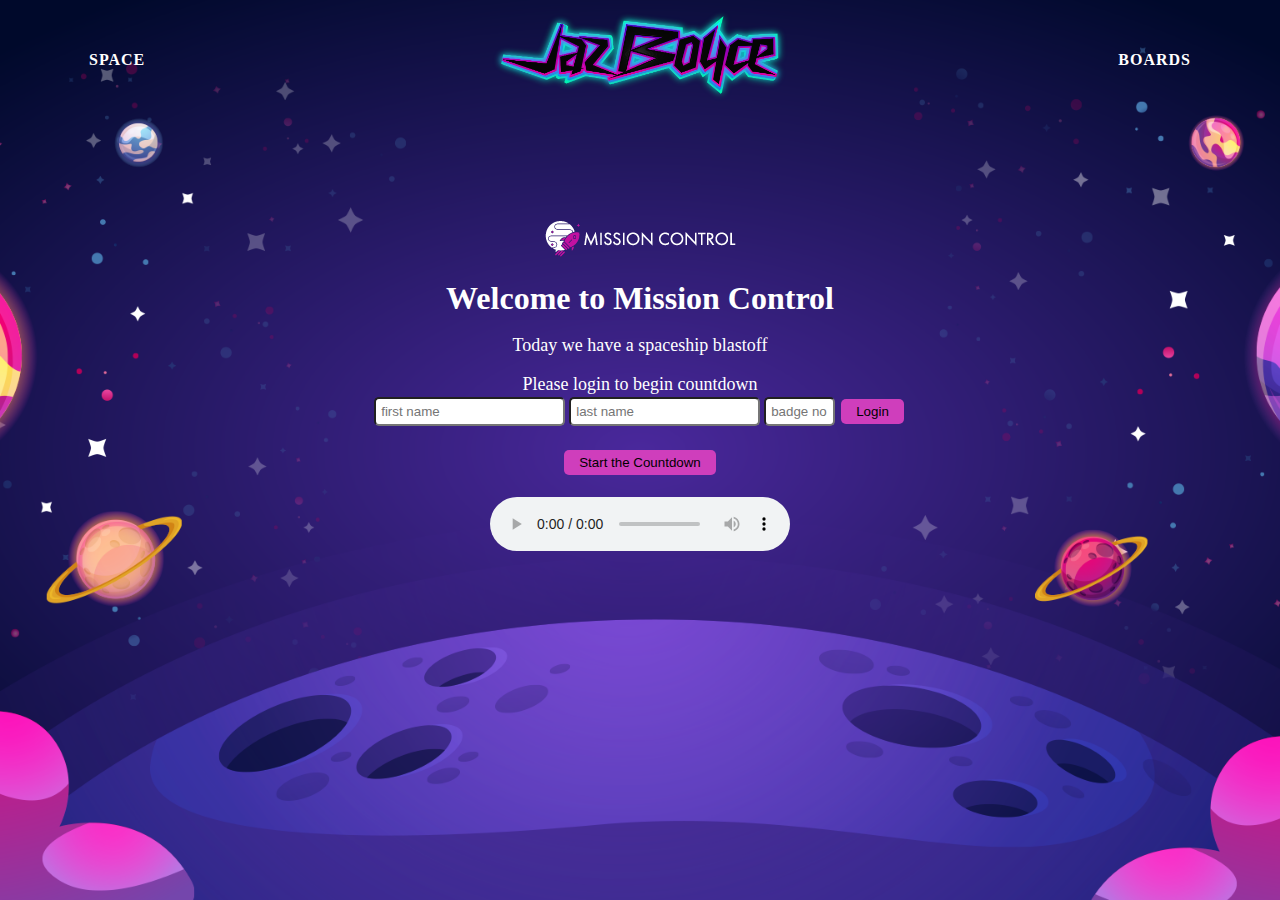
==== space/space.html @ e90e1942 "Add files via upload" ====
<!-- Jaz Boyce CSC102-->

<!-- This tells the browser we are sending an HtmL document -->
<!DOCTYPE html>

<!-- Starts HTML document -->
<html lang="en">

<head>
    <title>Jaz Boyce | UAT Mission Control</title>
    <link rel="stylesheet" href="style.css">
    <script src="https://ajax.googleapis.com/ajax/libs/jquery/3.5.1/jquery.min.js"></script>
    <script src="code.js"></script>
</head>
<body>
    <!--This is a div tag that divides the pages into sections-->
    <div class="full-height">
        <div class="navigation">
            <div class="container">
                <nav class="navbar">
                    <div class="logo-toggle-container">
                        <a href="../index.html">
                            <img src="logo.png" alt="Jaz Boyce Github Logo">
                        </a>
                        <span class="toggle-box">
                            <span></span>
                            <span></span>
                            <span></span>
                        </span>
                    </div>
                    <ul class="menu">
                        <li><a href="space.html">SPACE</a></li>
                        <li><a href="../boards/boards.html">BOARDS</a></li>
                    </ul>
                </nav>
                <!--This is the body section-->
                <main>
                    <div>
                        <img src="misson-control.png">
                    </div><br>
                    <h1>Welcome to Mission Control</h1><br>
                    <p class="intromsg">Today we have a spaceship blastoff</p><br>
                    <p class="intromsg">Please login to begin countdown</p>
                    <div name="regForm" id="myRegForm">
                        <form name="myForm">
                            <p>
                                <input type="text" size="20" name="fName" placeholder="first name" maxlength="9" class="textBox"> 
                                <input type="text" size="20" name="lName" placeholder="last name" maxlength="10" class="textBox">
                                <input type="text" size="5" name="bNum" placeholder="badge no" maxlength="3" class="textBox">
                                <input type="button" value="Login" onclick="(formValidate())">
                            </p>
                        </form>
                    </div><br>
                    <div>
                        <input type="button" onclick="startTheCountdown()" value="Start the Countdown">
                    </div> 
                    <!--These are the buttons that start and stop the countdown-->
                    <div>
                        <p id="registrationDisplay"></p><br>
                        <p id="halfwayDisplay"></p>
                        <p id="countdownDisplay"></p>
                    </div>
                    <div>
                        <audio controls autoplay loop preload>
                            <source src="LightYears.mp3" type="audio/mpeg">
                            Your browser does not support the audio tag.
                        </audio>        
                    </div>
                </main>
            </div>      
        </div>
    </div>
</body>
<!-- Ends HTML document -->
</html>
---- space/style.css ----
* {
    margin: 0;
    padding: 0;
}
html, body {
    height: 100%;
}
body {
    font-family: 'Roboto';
}
.full-height {
    height: 100%;
    background-image: url(space-bg.png);
    background-repeat: no-repeat;
    background-size: cover;
    background-position: center;

}
.container:before, .container:after { /* used to align content sections */
    display:table; /* sets a table display */
    content:"";
    zoom:1
}
.container:after { /* used to stack content sections */
    clear:both; 
}
.container { /* sets styles for the container */
    margin: 0 auto;
}
.navigation > .container  {
    max-width: 90%;
    margin: auto;
}

.navigation .navbar {
    position: relative;
}
.navigation .navbar .logo-toggle-container {
    position: absolute;
    left: 50%;
    top: 5px;
    transform: translateX(-50%);
}
.navigation .navbar .logo-toggle-container a {
    display:block;
}
.navigation .navbar .logo-toggle-container a img {
    width:300px;
}
.navigation .menu {
    text-align:right;
}
.columns {
    color:#ffffff;
    display: inline-block;
    height: 100%;
    vertical-align: middle;
}
@media screen and (min-width:1024px) {
    .navigation .menu {
        display:block !important;
        height:auto !important;
    }
    .columns {
        width: 50%;
        float: left;
        padding-top: 100px;
    }
    main {
        padding-top: 100px;
        text-align: center;
    }
}
.navigation .menu li {
    display:inline-block;
    padding:43px 10px;
}
.navigation .menu li a {
    display:block;
    padding:8px 15px;
    text-decoration:none;
    font-weight:600;
    letter-spacing:1px;
    color:rgb(255, 255, 255);
    font-size:16px;
}
.navigation .menu li:nth-child(1) {
    float:left;
}
.navigation .menu li:hover a {
    background-color:rgb(44, 44, 44);
    color:#fff;
}
@media screen and (max-width:767px) {	
    .navigation .navbar .logo-toggle-container {
        position:static;
        transform:translateX(0%);
    }
    .navigation .navbar .logo-toggle-container a {
        width:80%;
    }
    .navigation .navbar .logo-toggle-container .toggle-box {
        position:absolute;
        right:10px;
        top:30px;
        display:block;
        width:30px;
        background:rgb(111, 25, 133);
        padding:15px 9px;
        cursor:pointer;
        border-radius:5px;
    }
    .navigation .navbar .logo-toggle-container .toggle-box span {
        display:block;
        max-width:90%;
        margin:auto;
        height:2px;
        background-color:#fff;
        margin-bottom:4px;
    }
    .navigation .navbar .logo-toggle-container .toggle-box span:last-child {
        margin-bottom:0;
    }
    .navigation .menu {
        text-align:center;
        display:none;
    }
    .navigation .menu li {
        display:block;
        float:none !important;
        padding:0 10px;
    }
    .columns {
        width: 100%;
        padding-top: 20px;
    }
    main {
        padding-top: 20px;
        text-align: center;
    }
}
main p {
    color: #fff;
}
.intromsg { /* sets the style for the intromsg <p> tag */
    font-family: 'Roboto';
    color:white;
    font-size: 18px;
}
main h1 {
    font-family: 'Roboto';
    color: #ffffff;
}
input[type=button] { /* This styles the input button */
    background-color: #cf3ebc;
    border: none;
    border-radius: 5px;
    color: black;
    padding: 5px 15px;
    text-decoration:none;
    
    margin: 4px 2px;
    cursor:pointer;
}
input:hover[type=button] {
    box-shadow: 2px 2px 2px black;
}
#registrationDisplay {
    font-family: 'Roboto';
    color: white;
    font-size: 18px;
    font-weight: bold;
}
#halfwayDisplay {
    font-family: 'Roboto';
    color: white;
    font-size: 18px;
}
#countdownDisplay {
    font-family: 'Roboto';
    color: white;
    text-shadow: 2px 2px 2px black;
    font-size: 28px;
    font-weight: bold;   
}
input[type=text] {
    padding: 5px;
    border-radius: 5px;
}
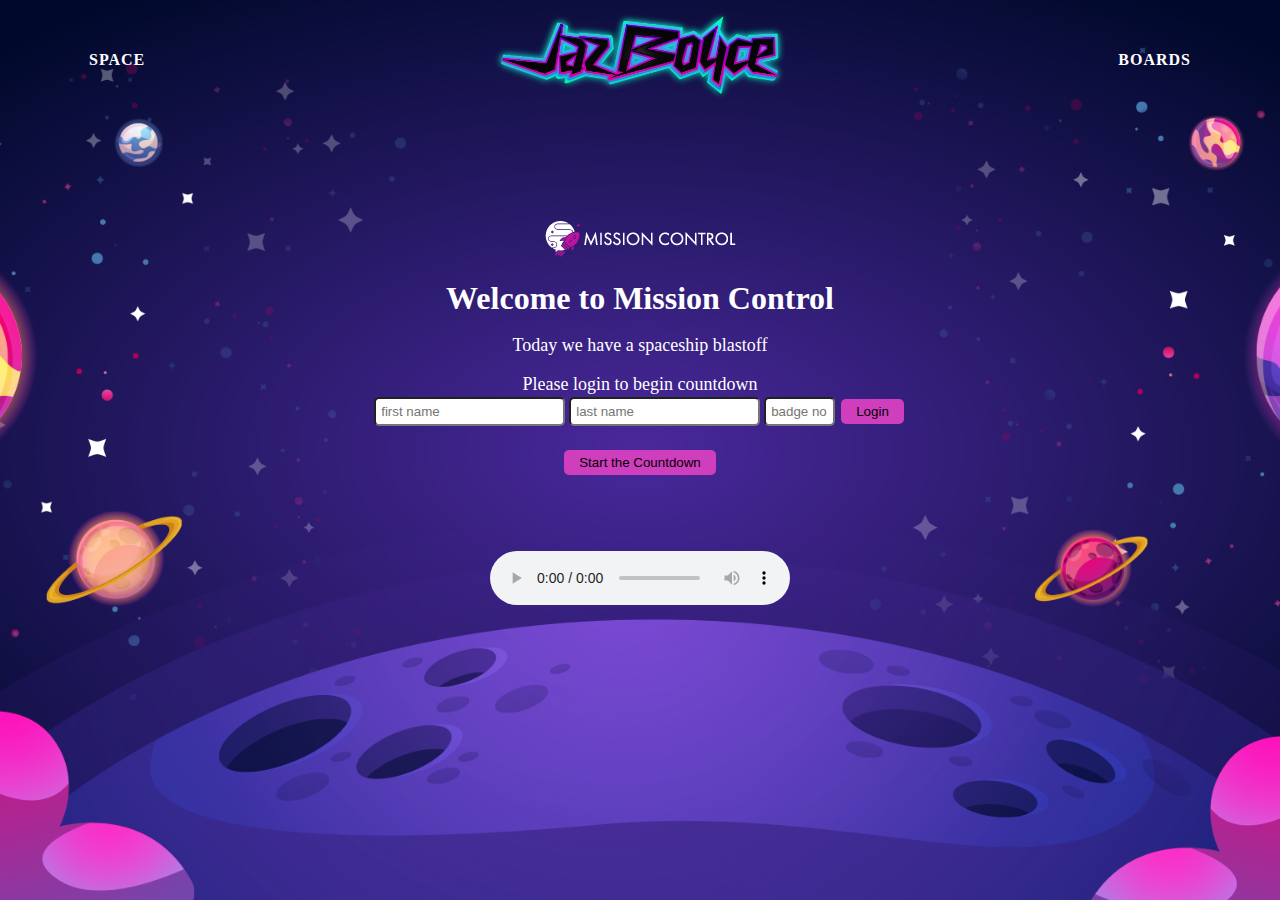
==== commit 2f2fd142: "Update space.html" ====
--- a/space/space.html
+++ b/space/space.html
@@ -57,9 +57,9 @@
                     <!--These are the buttons that start and stop the countdown-->
                     <div>
                         <p id="registrationDisplay"></p><br>
-                        <p id="halfwayDisplay"></p>
-                        <p id="countdownDisplay"></p>
-                    </div>
+                        <p id="halfwayDisplay"></p><br>
+                        <p id="countdownDisplay"></p><br>
+                    </div><br>
                     <div>
                         <audio controls autoplay loop preload>
                             <source src="LightYears.mp3" type="audio/mpeg">
@@ -72,4 +72,4 @@
     </div>
 </body>
 <!-- Ends HTML document -->
-</html>+</html>
